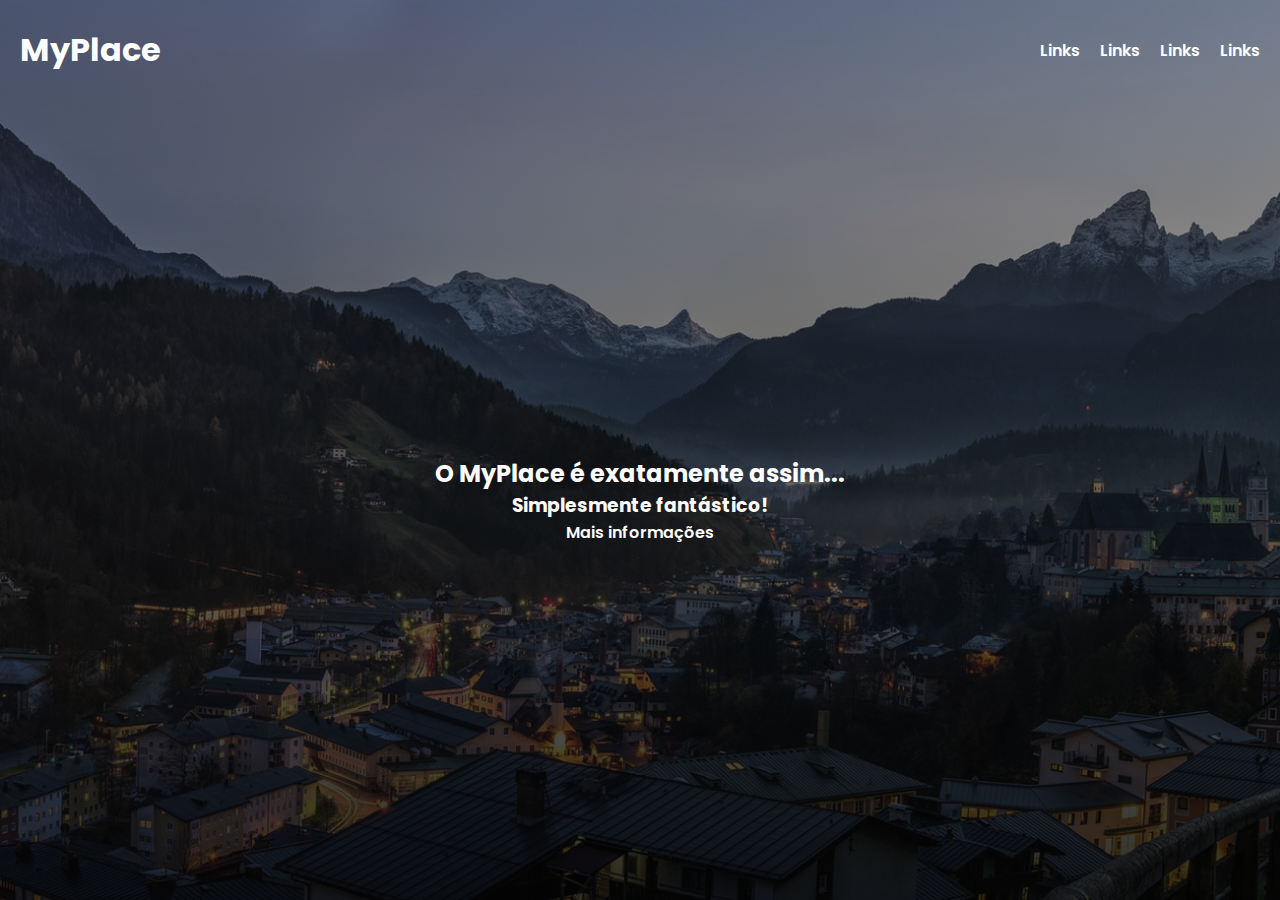
==== 1SIR/Web Standards/Projeto MyPlace/index.html @ fa0e7387 "Projeto de Web e Aula de condicional" ====
<!DOCTYPE html>
<html lang="en">
	<head>
		<meta charset="UTF-8" />
		<meta name="viewport" content="width=device-width, initial-scale=1.0" />
		<link rel="preconnect" href="https://fonts.googleapis.com" />
		<link rel="preconnect" href="https://fonts.gstatic.com" crossorigin />
		<link
			href="https://fonts.googleapis.com/css2?family=Poppins:wght@300&display=swap"
			rel="stylesheet"
		/>
		<link rel="stylesheet" href="styles/style.css" />
		<title>MyPlace</title>
	</head>
	<body>
		<div class="container">
			<header class="header-page">
				<h1>MyPlace</h1>

				<nav class="header-menu">
					<ul>
						<li><a href="#">Links</a></li>
						<li><a href="#">Links</a></li>
						<li><a href="#">Links</a></li>
						<li><a href="#">Links</a></li>
					</ul>
				</nav>
			</header>

			<section class="hero">
				<h2>O MyPlace é exatamente assim...</h2>
				<h3>Simplesmente fantástico!</h3>
				<a href="">Mais informações</a>
			</section>
		</div>
	</body>
</html>
---- 1SIR/Web Standards/Projeto MyPlace/styles/style.css ----
:root {
	--color-light: #ffffff;
	--color-dark: #000000;
	--color-pink: #dc143c;
	--gradient: linear-gradient(to top, rgba(0, 0, 0, 0.8), rgba(0, 0, 0, 0.3));
}

* {
	margin: 0;
	padding: 0;
	box-sizing: border-box;
	font-family: 'Poppins', sans-serif;
}

ul,
ol {
	list-style: none;
}

a {
	color: var(--color-light);
	font-weight: 600;
	text-decoration: none;
}

a:hover {
	color: var(--color-pink);
	transition: color 0.5s;
}

.container {
	width: 100%;
	height: 100vh;
	background-image: var(--gradient),
		url('../images/pexels-felix-mittermeier-957002.jpg');
	background-repeat: no-repeat;
	background-size: cover;
	background-position: center;
}

.container h1 {
	color: var(--color-light);
}

.header-page {
	width: 100%;
	height: 100px;
	padding: 0 20px;
	display: flex;
	align-items: center;
	justify-content: space-between;
}

.header-menu ul {
	display: flex;
	gap: 20px;
}

.hero {
	width: 100%;
	height: calc(100vh - 100px);
	display: flex;
	flex-direction: column;
	justify-content: center;
	align-items: center;
	color: var(--color-light);
}
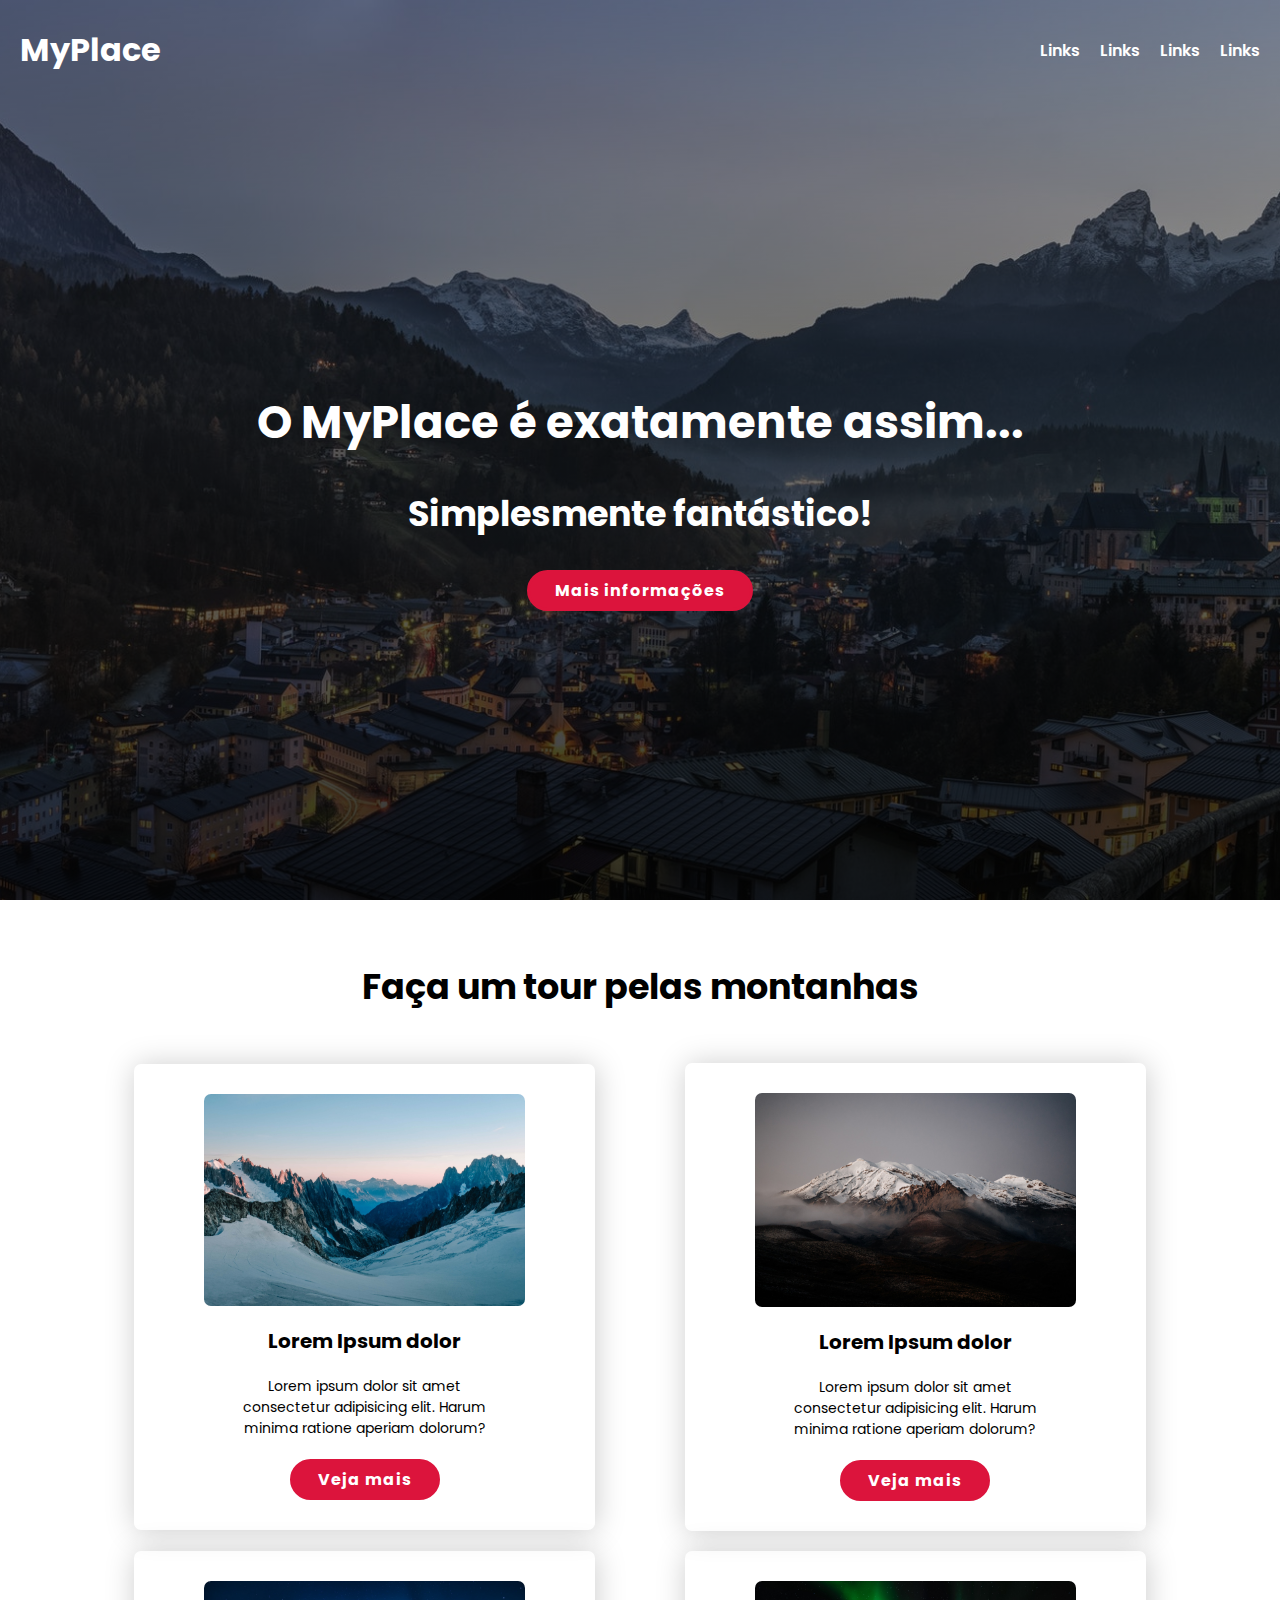
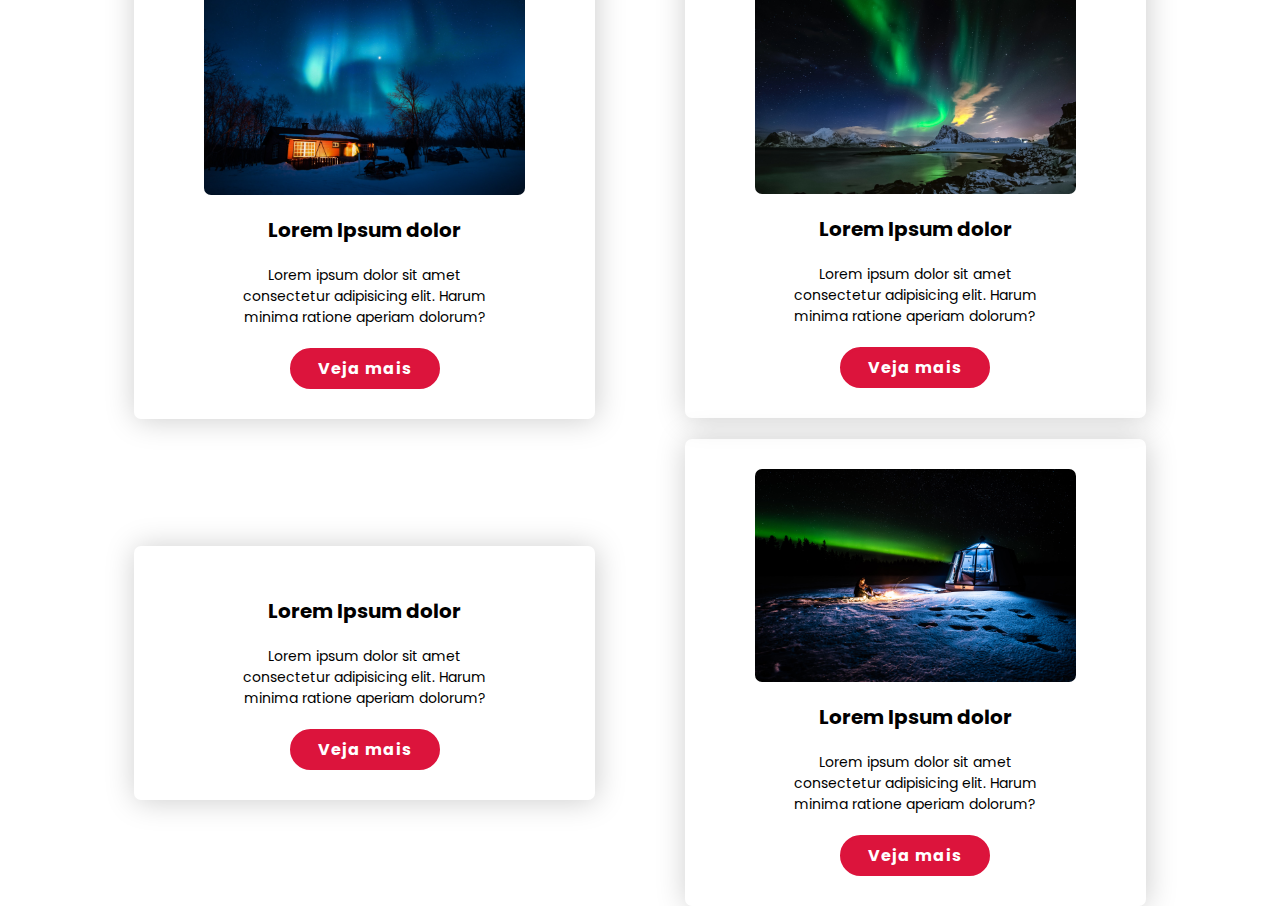
==== commit 4cb446ca: "Finalização do projeto MyPlace e estudo sobre flexbox. Finalização das aulas 06, 07 e 08 de Programa" ====
--- a/1SIR/Web Standards/Projeto MyPlace/index.html
+++ b/1SIR/Web Standards/Projeto MyPlace/index.html
@@ -7,8 +7,7 @@
 		<link rel="preconnect" href="https://fonts.gstatic.com" crossorigin />
 		<link
 			href="https://fonts.googleapis.com/css2?family=Poppins:wght@300&display=swap"
-			rel="stylesheet"
-		/>
+			rel="stylesheet" />
 		<link rel="stylesheet" href="styles/style.css" />
 		<title>MyPlace</title>
 	</head>
@@ -29,8 +28,96 @@
 
 			<section class="hero">
 				<h2>O MyPlace é exatamente assim...</h2>
+
 				<h3>Simplesmente fantástico!</h3>
-				<a href="">Mais informações</a>
+
+				<a href="#" class="btn">Mais informações</a>
+			</section>
+
+			<section class="cards">
+				<h3>Faça um tour pelas montanhas</h3>
+
+				<div class="cards-list">
+					<div class="card-item">
+						<img
+							src="./images/pexels-francesco-ungaro-2835436.jpg"
+							alt="Imagem da montanha XPTO com neve" />
+
+						<h4>Lorem Ipsum dolor</h4>
+
+						<p>
+							Lorem ipsum dolor sit amet consectetur adipisicing elit. Harum
+							minima ratione aperiam dolorum?
+						</p>
+
+						<a href="#" class="btn">Veja mais</a>
+					</div>
+
+					<div class="card-item">
+						<img src="./images/pexels-roberto-shumski-5555192.jpg" alt="" />
+
+						<h4>Lorem Ipsum dolor</h4>
+
+						<p>
+							Lorem ipsum dolor sit amet consectetur adipisicing elit. Harum
+							minima ratione aperiam dolorum?
+						</p>
+
+						<a href="#" class="btn">Veja mais</a>
+					</div>
+
+					<div class="card-item">
+						<img src="./images/pexels-stefan-stefancik-91216.jpg" alt="" />
+
+						<h4>Lorem Ipsum dolor</h4>
+
+						<p>
+							Lorem ipsum dolor sit amet consectetur adipisicing elit. Harum
+							minima ratione aperiam dolorum?
+						</p>
+
+						<a href="#" class="btn">Veja mais</a>
+					</div>
+
+					<div class="card-item">
+						<img src="./images/pexels-stein-egil-liland-5704789.jpg" alt="" />
+
+						<h4>Lorem Ipsum dolor</h4>
+
+						<p>
+							Lorem ipsum dolor sit amet consectetur adipisicing elit. Harum
+							minima ratione aperiam dolorum?
+						</p>
+
+						<a href="#" class="btn">Veja mais</a>
+					</div>
+
+					<div class="card-item">
+						<img src="/images/pexels-tobias-bjørkli-1693085.jpg" alt="" />
+
+						<h4>Lorem Ipsum dolor</h4>
+
+						<p>
+							Lorem ipsum dolor sit amet consectetur adipisicing elit. Harum
+							minima ratione aperiam dolorum?
+						</p>
+
+						<a href="#" class="btn">Veja mais</a>
+					</div>
+
+					<div class="card-item">
+						<img src="./images/pexels-tuomas-haapala-7223461.jpg" alt="" />
+
+						<h4>Lorem Ipsum dolor</h4>
+
+						<p>
+							Lorem ipsum dolor sit amet consectetur adipisicing elit. Harum
+							minima ratione aperiam dolorum?
+						</p>
+
+						<a href="#" class="btn">Veja mais</a>
+					</div>
+				</div>
 			</section>
 		</div>
 	</body>
--- a/1SIR/Web Standards/Projeto MyPlace/styles/style.css
+++ b/1SIR/Web Standards/Projeto MyPlace/styles/style.css
@@ -2,7 +2,6 @@
 	--color-light: #ffffff;
 	--color-dark: #000000;
 	--color-pink: #dc143c;
-	--gradient: linear-gradient(to top, rgba(0, 0, 0, 0.8), rgba(0, 0, 0, 0.3));
 }
 
 * {
@@ -18,28 +17,28 @@
 }
 
 a {
+	text-decoration: none;
 	color: var(--color-light);
 	font-weight: 600;
-	text-decoration: none;
+	transition: color 0.5s;
 }
 
 a:hover {
 	color: var(--color-pink);
-	transition: color 0.5s;
 }
 
 .container {
 	width: 100%;
 	height: 100vh;
-	background-image: var(--gradient),
-		url('../images/pexels-felix-mittermeier-957002.jpg');
+	background-image: linear-gradient(
+			to top,
+			rgba(0, 0, 0, 0.8),
+			rgba(0, 0, 0, 0.3)
+		),
+		url(../images/pexels-felix-mittermeier-957002.jpg);
 	background-repeat: no-repeat;
 	background-size: cover;
-	background-position: center;
-}
-
-.container h1 {
-	color: var(--color-light);
+	background-position: 50%;
 }
 
 .header-page {
@@ -56,12 +55,92 @@
 	gap: 20px;
 }
 
+.container h1 {
+	color: var(--color-light);
+}
+
 .hero {
 	width: 100%;
 	height: calc(100vh - 100px);
+	color: var(--color-light);
 	display: flex;
 	flex-direction: column;
 	justify-content: center;
 	align-items: center;
-	color: var(--color-light);
+	gap: 30px;
 }
+
+.hero h2 {
+	font-size: clamp(22px, 4vw, 45px);
+}
+
+.hero h3 {
+	font-size: clamp(20px, 3vw, 35px);
+}
+
+.btn {
+	border: 3px solid var(--color-pink);
+	background-color: var(--color-pink);
+	padding: 5px 25px;
+	border-radius: 70px;
+	transition: background-color 0.7s;
+	font-weight: 700;
+	letter-spacing: 1px;
+}
+
+.btn:hover {
+	background-color: transparent;
+}
+
+.cards {
+	width: 90%;
+	height: 100vh;
+	margin: 60px auto;
+	text-align: center;
+
+	& h3 {
+		font-size: clamp(20px, 3vw, 35px);
+		margin: 50px 0;
+	}
+
+	.cards-list {
+		width: 100%;
+		display: flex;
+		flex-wrap: wrap;
+		justify-content: space-evenly;
+		align-items: center;
+		gap: 20px;
+
+		& .card-item {
+			width: 40%;
+			display: flex;
+			flex-direction: column;
+			align-items: center;
+			justify-content: center;
+			gap: 20px;
+			padding: 30px;
+			box-shadow: 1px 1px 30px #ccc;
+			border-radius: 7px;
+			transition: scale 0.7s;
+
+			&:hover {
+				scale: 1.1;
+			}
+
+			& img {
+				width: 80%;
+				border-radius: 7px;
+			}
+
+			& h4 {
+				font-size: 20px;
+			}
+
+			& p {
+				font-size: 14px;
+				width: 80%;
+				text-wrap: balance;
+			}
+		}
+	}
+}
